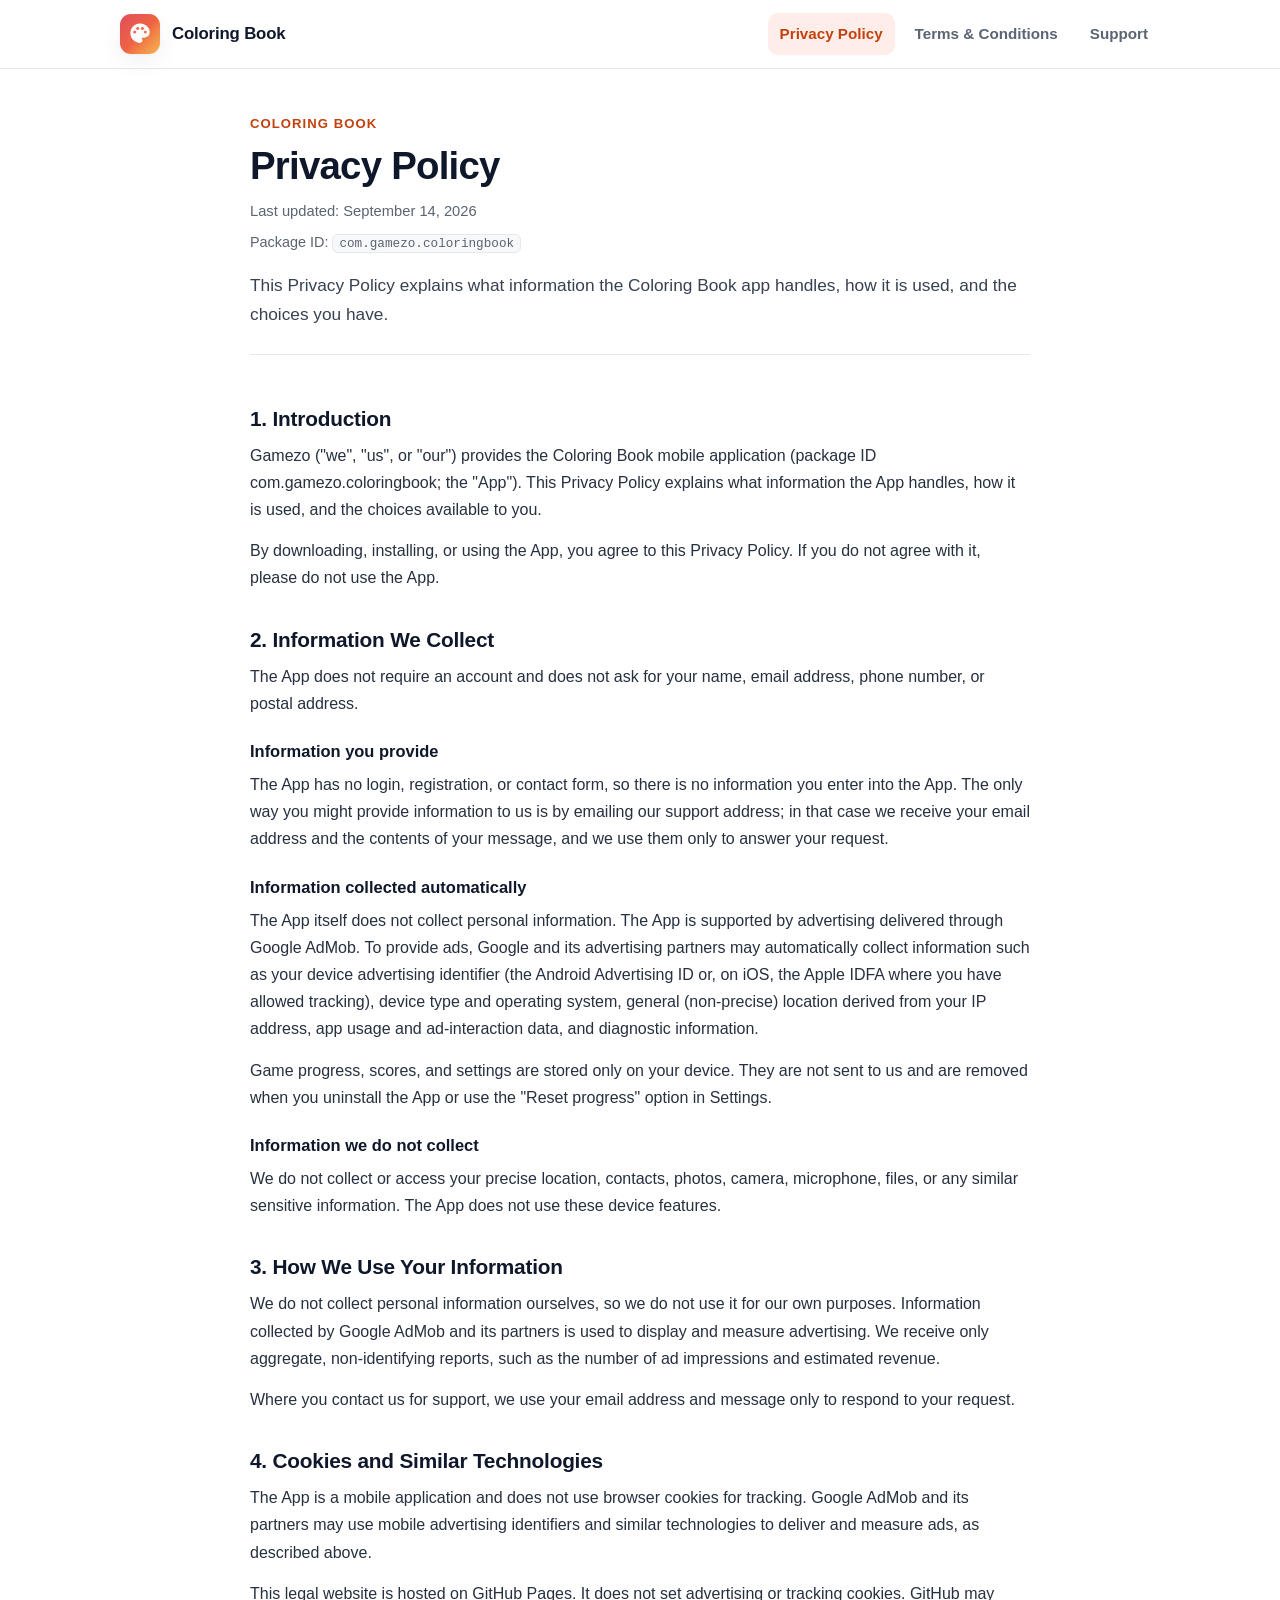
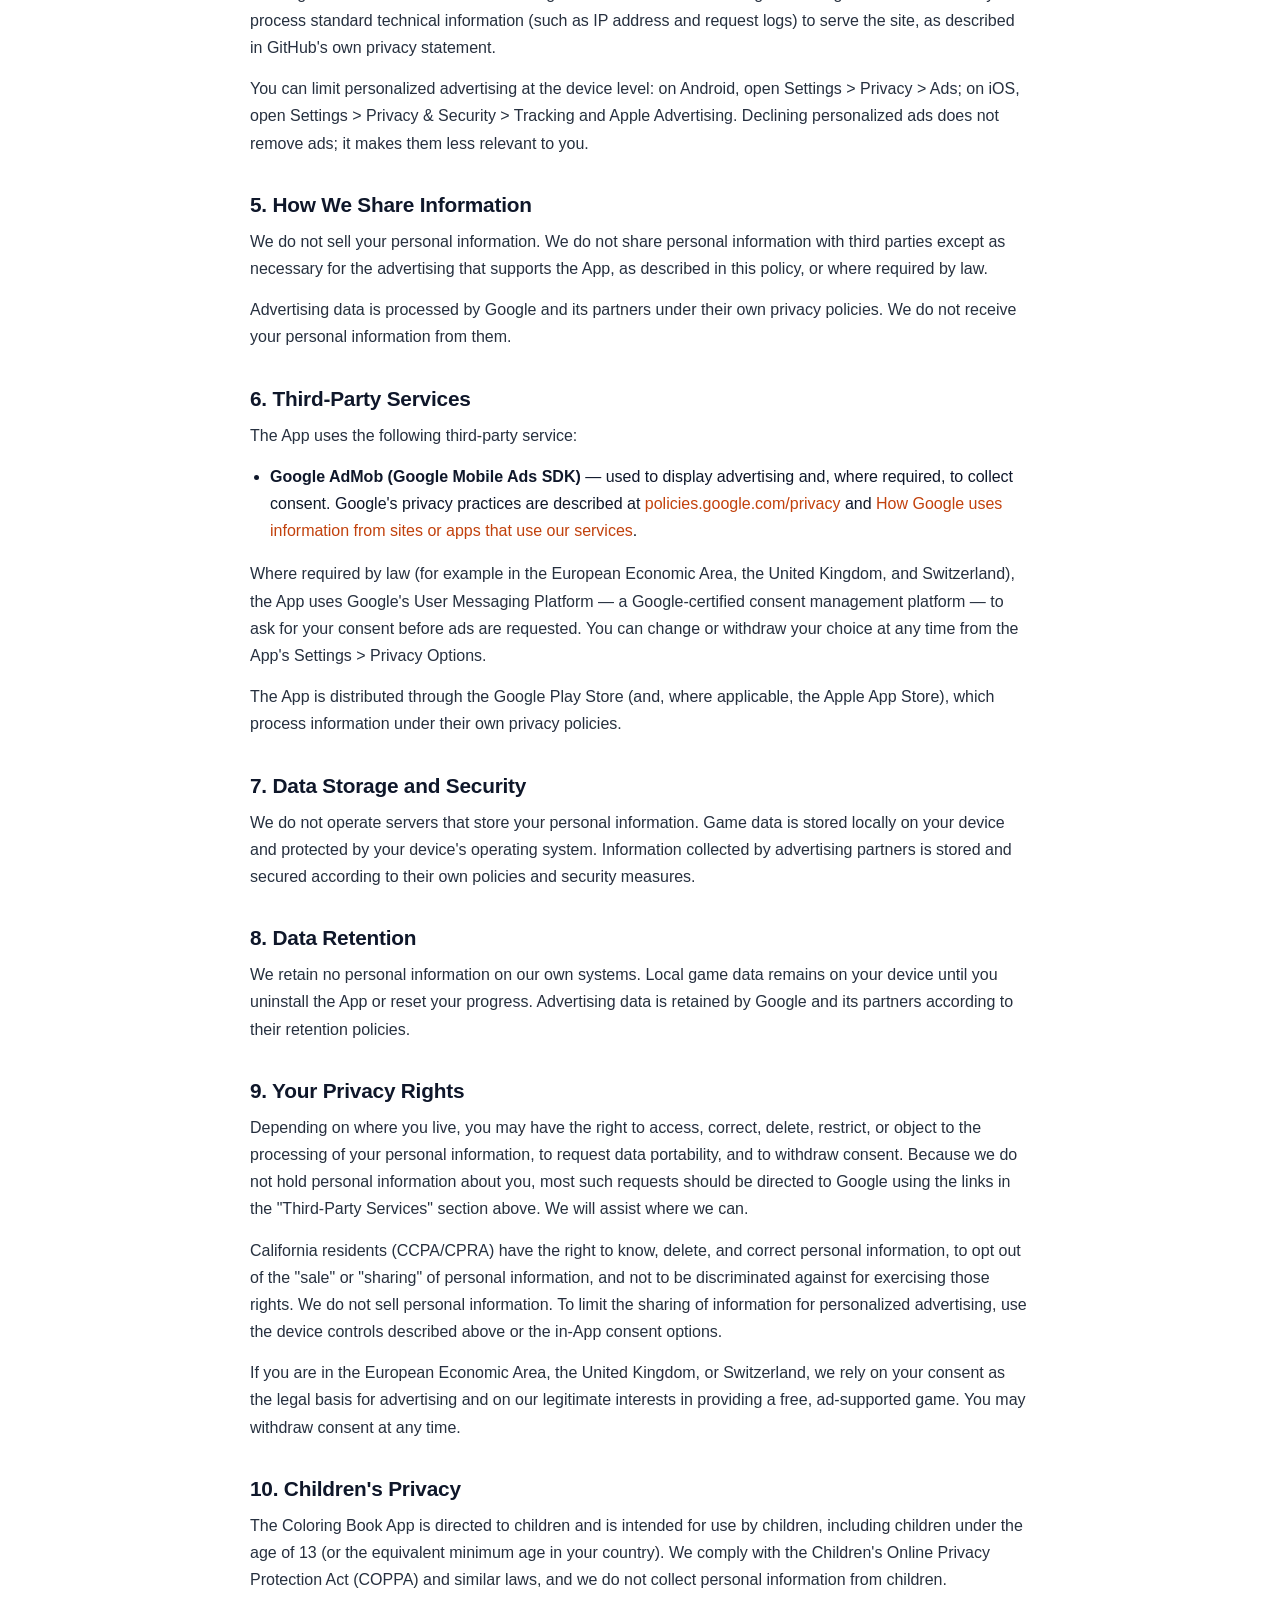
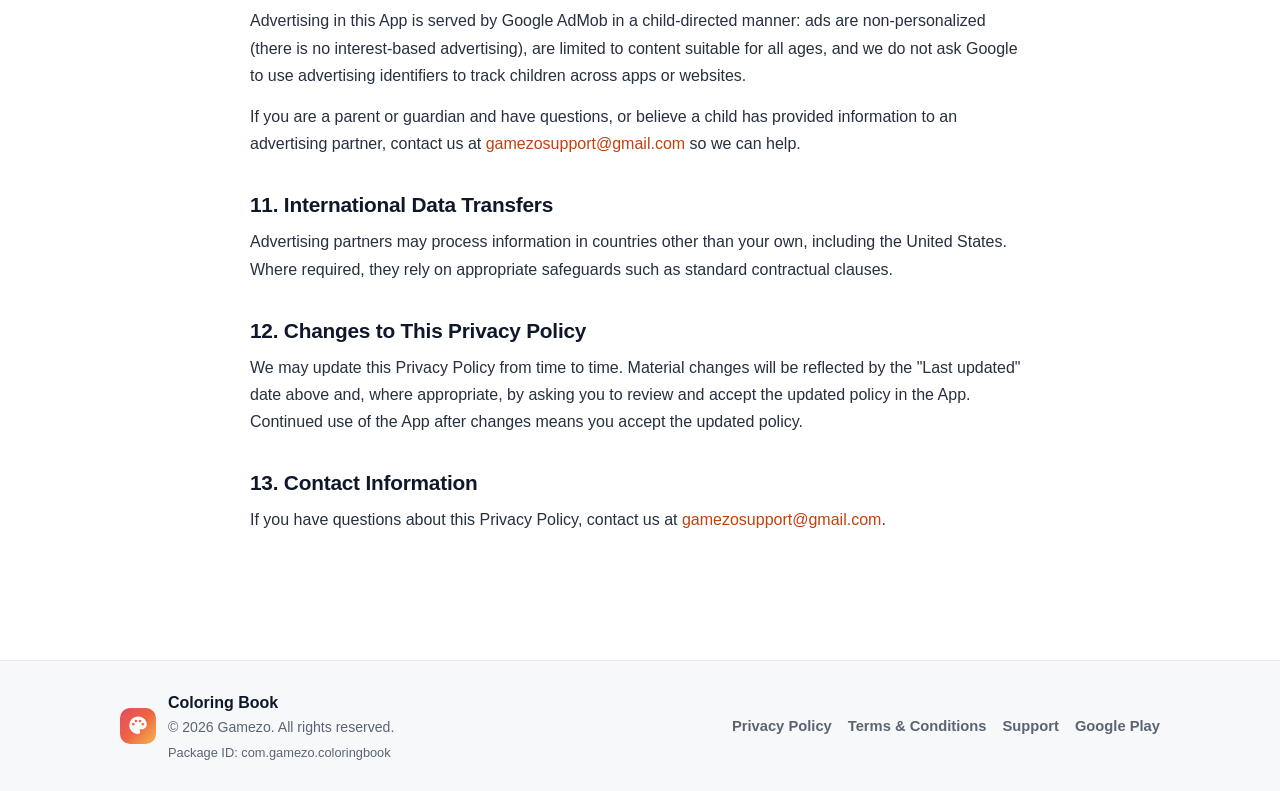
==== privacy-policy/index.html @ 866b46ad "Add Privacy Policy and Terms & Conditions pages" ====
<!DOCTYPE html>
<html lang="en">
<head>
  <meta charset="utf-8">
  <meta name="viewport" content="width=device-width, initial-scale=1">
  <title>Coloring Book Privacy Policy</title>
  <meta name="description" content="How Coloring Book handles information, including advertising and your privacy choices.">
  <meta name="robots" content="index, follow">
  <meta name="theme-color" content="#FF6B4A">
  <link rel="canonical" href="https://gamezosupport.github.io/coloringbooklegal/privacy-policy/">
  <meta property="og:type" content="website">
  <meta property="og:site_name" content="Coloring Book">
  <meta property="og:title" content="Coloring Book Privacy Policy">
  <meta property="og:description" content="How Coloring Book handles information, including advertising and your privacy choices.">
  <meta property="og:url" content="https://gamezosupport.github.io/coloringbooklegal/privacy-policy/">
  <meta property="og:image" content="https://gamezosupport.github.io/coloringbooklegal/assets/app_logo.png">
  <meta name="twitter:card" content="summary">
  <link rel="icon" type="image/png" href="../assets/app_logo.png">
  <link rel="apple-touch-icon" href="../assets/app_logo.png">
  <link rel="stylesheet" href="../assets/styles.css">
</head>
<body>
  <a class="skip-link" href="#main">Skip to content</a>
<header class="site-header">
  <div class="container header-inner">
    <a class="brand" href="../" aria-label="Coloring Book home">
      <img class="brand-logo" src="../assets/app_logo.png" width="40" height="40" alt="Coloring Book logo">
      <span class="brand-name">Coloring Book</span>
    </a>
    <nav class="site-nav" aria-label="Primary">
      <a href="../privacy-policy/" class="is-active" aria-current="page">Privacy Policy</a>
      <a href="../terms-and-conditions/">Terms &amp; Conditions</a>
      <a href="mailto:gamezosupport@gmail.com">Support</a>
    </nav>
  </div>
</header>
  <main id="main" class="container">
    <article class="doc">
      <header class="doc-head">
        <p class="eyebrow">Coloring Book</p>
        <h1>Privacy Policy</h1>
        <p class="updated">Last updated: September 14, 2026</p>
        <p class="meta">Package ID: <code>com.gamezo.coloringbook</code></p>
        <p class="lede">This Privacy Policy explains what information the Coloring Book app handles, how it is used, and the choices you have.</p>
      </header>
      <div class="prose">
        <section class="section" aria-labelledby="introduction">
          <h2 id="introduction">1. Introduction</h2>
          <p>Gamezo ("we", "us", or "our") provides the Coloring Book mobile application (package ID com.gamezo.coloringbook; the "App"). This Privacy Policy explains what information the App handles, how it is used, and the choices available to you.</p>
        <p>By downloading, installing, or using the App, you agree to this Privacy Policy. If you do not agree with it, please do not use the App.</p>
        </section>
        <section class="section" aria-labelledby="information-we-collect">
          <h2 id="information-we-collect">2. Information We Collect</h2>
          <p>The App does not require an account and does not ask for your name, email address, phone number, or postal address.</p>
        <h3>Information you provide</h3>
        <p>The App has no login, registration, or contact form, so there is no information you enter into the App. The only way you might provide information to us is by emailing our support address; in that case we receive your email address and the contents of your message, and we use them only to answer your request.</p>
        <h3>Information collected automatically</h3>
        <p>The App itself does not collect personal information. The App is supported by advertising delivered through Google AdMob. To provide ads, Google and its advertising partners may automatically collect information such as your device advertising identifier (the Android Advertising ID or, on iOS, the Apple IDFA where you have allowed tracking), device type and operating system, general (non-precise) location derived from your IP address, app usage and ad-interaction data, and diagnostic information.</p>
        <p>Game progress, scores, and settings are stored only on your device. They are not sent to us and are removed when you uninstall the App or use the "Reset progress" option in Settings.</p>
        <h3>Information we do not collect</h3>
        <p>We do not collect or access your precise location, contacts, photos, camera, microphone, files, or any similar sensitive information. The App does not use these device features.</p>
        </section>
        <section class="section" aria-labelledby="how-we-use">
          <h2 id="how-we-use">3. How We Use Your Information</h2>
          <p>We do not collect personal information ourselves, so we do not use it for our own purposes. Information collected by Google AdMob and its partners is used to display and measure advertising. We receive only aggregate, non-identifying reports, such as the number of ad impressions and estimated revenue.</p>
        <p>Where you contact us for support, we use your email address and message only to respond to your request.</p>
        </section>
        <section class="section" aria-labelledby="cookies">
          <h2 id="cookies">4. Cookies and Similar Technologies</h2>
          <p>The App is a mobile application and does not use browser cookies for tracking. Google AdMob and its partners may use mobile advertising identifiers and similar technologies to deliver and measure ads, as described above.</p>
        <p>This legal website is hosted on GitHub Pages. It does not set advertising or tracking cookies. GitHub may process standard technical information (such as IP address and request logs) to serve the site, as described in GitHub's own privacy statement.</p>
        <p>You can limit personalized advertising at the device level: on Android, open Settings &gt; Privacy &gt; Ads; on iOS, open Settings &gt; Privacy &amp; Security &gt; Tracking and Apple Advertising. Declining personalized ads does not remove ads; it makes them less relevant to you.</p>
        </section>
        <section class="section" aria-labelledby="how-we-share">
          <h2 id="how-we-share">5. How We Share Information</h2>
          <p>We do not sell your personal information. We do not share personal information with third parties except as necessary for the advertising that supports the App, as described in this policy, or where required by law.</p>
        <p>Advertising data is processed by Google and its partners under their own privacy policies. We do not receive your personal information from them.</p>
        </section>
        <section class="section" aria-labelledby="third-parties">
          <h2 id="third-parties">6. Third-Party Services</h2>
          <p>The App uses the following third-party service:</p>
        <ul><li><strong>Google AdMob (Google Mobile Ads SDK)</strong> &mdash; used to display advertising and, where required, to collect consent. Google's privacy practices are described at <a href="https://policies.google.com/privacy">policies.google.com/privacy</a> and <a href="https://policies.google.com/technologies/partner-sites">How Google uses information from sites or apps that use our services</a>.</li></ul>
        <p>Where required by law (for example in the European Economic Area, the United Kingdom, and Switzerland), the App uses Google's User Messaging Platform &mdash; a Google-certified consent management platform &mdash; to ask for your consent before ads are requested. You can change or withdraw your choice at any time from the App's Settings &gt; Privacy Options.</p>
        <p>The App is distributed through the Google Play Store (and, where applicable, the Apple App Store), which process information under their own privacy policies.</p>
        </section>
        <section class="section" aria-labelledby="storage-security">
          <h2 id="storage-security">7. Data Storage and Security</h2>
          <p>We do not operate servers that store your personal information. Game data is stored locally on your device and protected by your device's operating system. Information collected by advertising partners is stored and secured according to their own policies and security measures.</p>
        </section>
        <section class="section" aria-labelledby="retention">
          <h2 id="retention">8. Data Retention</h2>
          <p>We retain no personal information on our own systems. Local game data remains on your device until you uninstall the App or reset your progress. Advertising data is retained by Google and its partners according to their retention policies.</p>
        </section>
        <section class="section" aria-labelledby="rights">
          <h2 id="rights">9. Your Privacy Rights</h2>
          <p>Depending on where you live, you may have the right to access, correct, delete, restrict, or object to the processing of your personal information, to request data portability, and to withdraw consent. Because we do not hold personal information about you, most such requests should be directed to Google using the links in the "Third-Party Services" section above. We will assist where we can.</p>
        <p>California residents (CCPA/CPRA) have the right to know, delete, and correct personal information, to opt out of the "sale" or "sharing" of personal information, and not to be discriminated against for exercising those rights. We do not sell personal information. To limit the sharing of information for personalized advertising, use the device controls described above or the in-App consent options.</p>
        <p>If you are in the European Economic Area, the United Kingdom, or Switzerland, we rely on your consent as the legal basis for advertising and on our legitimate interests in providing a free, ad-supported game. You may withdraw consent at any time.</p>
        </section>
        <section class="section" aria-labelledby="children">
          <h2 id="children">10. Children's Privacy</h2>
          <p>The Coloring Book App is directed to children and is intended for use by children, including children under the age of 13 (or the equivalent minimum age in your country). We comply with the Children's Online Privacy Protection Act (COPPA) and similar laws, and we do not collect personal information from children.</p>
        <p>Advertising in this App is served by Google AdMob in a child-directed manner: ads are non-personalized (there is no interest-based advertising), are limited to content suitable for all ages, and we do not ask Google to use advertising identifiers to track children across apps or websites.</p>
        <p>If you are a parent or guardian and have questions, or believe a child has provided information to an advertising partner, contact us at <a href="mailto:gamezosupport@gmail.com">gamezosupport@gmail.com</a> so we can help.</p>
        </section>
        <section class="section" aria-labelledby="international">
          <h2 id="international">11. International Data Transfers</h2>
          <p>Advertising partners may process information in countries other than your own, including the United States. Where required, they rely on appropriate safeguards such as standard contractual clauses.</p>
        </section>
        <section class="section" aria-labelledby="changes">
          <h2 id="changes">12. Changes to This Privacy Policy</h2>
          <p>We may update this Privacy Policy from time to time. Material changes will be reflected by the "Last updated" date above and, where appropriate, by asking you to review and accept the updated policy in the App. Continued use of the App after changes means you accept the updated policy.</p>
        </section>
        <section class="section" aria-labelledby="contact">
          <h2 id="contact">13. Contact Information</h2>
          <p>If you have questions about this Privacy Policy, contact us at <a href="mailto:gamezosupport@gmail.com">gamezosupport@gmail.com</a>.</p>
        </section>
      </div>
    </article>
  </main>
<footer class="site-footer">
  <div class="container footer-inner">
    <div class="footer-brand">
      <img class="footer-logo" src="../assets/app_logo.png" width="36" height="36" alt="Coloring Book logo">
      <div>
        <div class="footer-app">Coloring Book</div>
        <div class="footer-copy">&copy; 2026 Gamezo. All rights reserved.</div>
        <div class="footer-pkg">Package ID: com.gamezo.coloringbook</div>
      </div>
    </div>
    <nav class="footer-nav" aria-label="Footer">
      <a href="../privacy-policy/">Privacy Policy</a>
      <a href="../terms-and-conditions/">Terms &amp; Conditions</a>
      <a href="mailto:gamezosupport@gmail.com">Support</a>
      <a href="https://play.google.com/store/apps/details?id=com.gamezo.coloringbook" rel="noopener">Google Play</a>
    </nav>
  </div>
</footer>
</body>
</html>
---- assets/styles.css ----
:root {
  --accent: #FF6B4A;
  --accent-ink: #C2410C;
  --bg: #ffffff;
  --bg-soft: #f7f8fa;
  --text: #0f172a;
  --muted: #5b6472;
  --border: #e6e8ee;
  --card: #ffffff;
  --radius: 16px;
  --maxw: 1080px;
  --readw: 780px;
  --shadow: 0 1px 2px rgba(15, 23, 42, .04), 0 8px 24px rgba(15, 23, 42, .06);
}

* { box-sizing: border-box; }

html { scroll-behavior: smooth; -webkit-text-size-adjust: 100%; }

body {
  margin: 0;
  font-family: ui-sans-serif, -apple-system, BlinkMacSystemFont, "Segoe UI",
    Roboto, Helvetica, Arial, "Apple Color Emoji", "Segoe UI Emoji", sans-serif;
  color: var(--text);
  background: var(--bg);
  line-height: 1.7;
  -webkit-font-smoothing: antialiased;
  text-rendering: optimizeLegibility;
}

a { color: var(--accent-ink); text-decoration: none; }
a:hover { text-decoration: underline; }

:focus-visible {
  outline: 3px solid var(--accent);
  outline-offset: 2px;
  border-radius: 6px;
}

.skip-link {
  position: absolute;
  left: -9999px;
  top: 0;
  background: var(--text);
  color: #fff;
  padding: 10px 16px;
  border-radius: 0 0 10px 0;
  z-index: 100;
}
.skip-link:focus { left: 0; }

.container {
  width: 100%;
  max-width: var(--maxw);
  margin: 0 auto;
  padding: 0 20px;
}

/* ---------- Header ---------- */
.site-header {
  position: sticky;
  top: 0;
  z-index: 20;
  background: rgba(255, 255, 255, .88);
  backdrop-filter: saturate(180%) blur(10px);
  border-bottom: 1px solid var(--border);
}
.header-inner {
  display: flex;
  align-items: center;
  justify-content: space-between;
  gap: 12px 20px;
  flex-wrap: wrap;
  min-height: 68px;
  padding-top: 10px;
  padding-bottom: 10px;
}
.brand {
  display: inline-flex;
  align-items: center;
  gap: 12px;
  color: var(--text);
  font-weight: 800;
  font-size: 1.05rem;
  letter-spacing: -.01em;
}
.brand:hover { text-decoration: none; }
.brand-logo {
  width: 40px;
  height: 40px;
  border-radius: 11px;
  display: block;
  box-shadow: var(--shadow);
}
.site-nav {
  display: flex;
  align-items: center;
  gap: 4px 8px;
  flex-wrap: wrap;
}
.site-nav a {
  display: inline-block;
  padding: 8px 12px;
  border-radius: 10px;
  color: var(--muted);
  font-weight: 600;
  font-size: .95rem;
}
.site-nav a:hover { background: var(--bg-soft); color: var(--text); text-decoration: none; }
.site-nav a.is-active { color: var(--accent-ink); background: color-mix(in srgb, var(--accent) 12%, white); }

/* ---------- Landing hero ---------- */
.hero {
  text-align: center;
  padding: 72px 0 84px;
  max-width: 640px;
  margin: 0 auto;
}
.hero-logo {
  width: 96px;
  height: 96px;
  border-radius: 24px;
  box-shadow: var(--shadow);
}
.hero h1 {
  font-size: clamp(1.9rem, 5vw, 2.6rem);
  margin: 22px 0 8px;
  letter-spacing: -.02em;
}
.hero .lede {
  color: var(--muted);
  font-size: 1.08rem;
  margin: 0 auto 28px;
  max-width: 34em;
}
.hero-actions {
  display: flex;
  gap: 12px;
  justify-content: center;
  flex-wrap: wrap;
}

/* ---------- Buttons ---------- */
.btn {
  display: inline-block;
  background: var(--accent);
  color: #fff;
  font-weight: 700;
  padding: 12px 22px;
  border-radius: 12px;
  box-shadow: var(--shadow);
}
.btn:hover { text-decoration: none; filter: brightness(.96); }
.btn-ghost {
  background: #fff;
  color: var(--accent-ink);
  border: 1px solid var(--border);
}

/* ---------- Document ---------- */
.doc {
  max-width: var(--readw);
  margin: 0 auto;
  padding: 44px 0 72px;
}
.doc-head {
  padding-bottom: 24px;
  border-bottom: 1px solid var(--border);
  margin-bottom: 8px;
}
.eyebrow {
  margin: 0 0 8px;
  color: var(--accent-ink);
  font-weight: 700;
  font-size: .82rem;
  letter-spacing: .08em;
  text-transform: uppercase;
}
.doc h1 {
  font-size: clamp(1.8rem, 4.5vw, 2.4rem);
  line-height: 1.2;
  margin: 0 0 10px;
  letter-spacing: -.02em;
}
.updated {
  color: var(--muted);
  font-size: .92rem;
  margin: 0 0 6px;
}
.meta {
  color: var(--muted);
  font-size: .9rem;
  margin: 0 0 16px;
}
code {
  font-family: ui-monospace, SFMono-Regular, Menlo, Consolas, monospace;
  font-size: .88em;
  background: var(--bg-soft);
  border: 1px solid var(--border);
  border-radius: 6px;
  padding: 1px 6px;
  word-break: break-all;
}
.lede {
  font-size: 1.08rem;
  color: #374151;
  margin: 0;
}

.prose { padding-top: 8px; }
.section { margin-top: 34px; }
.section h2 {
  font-size: 1.3rem;
  line-height: 1.3;
  margin: 0 0 10px;
  letter-spacing: -.01em;
  scroll-margin-top: 90px;
}
.section h3 {
  font-size: 1.03rem;
  margin: 20px 0 6px;
}
.section p { margin: 0 0 14px; color: #26303f; }
.section ul { margin: 0 0 16px; padding-left: 1.25em; }
.section li { margin: 0 0 8px; }
.section strong { color: var(--text); }

/* ---------- Footer ---------- */
.site-footer {
  border-top: 1px solid var(--border);
  background: var(--bg-soft);
  margin-top: 40px;
}
.footer-inner {
  display: flex;
  align-items: center;
  justify-content: space-between;
  gap: 16px 24px;
  flex-wrap: wrap;
  padding-top: 28px;
  padding-bottom: 28px;
}
.footer-brand { display: flex; align-items: center; gap: 12px; }
.footer-logo { border-radius: 10px; display: block; }
.footer-app { font-weight: 800; }
.footer-copy { color: var(--muted); font-size: .88rem; }
.footer-pkg { color: var(--muted); font-size: .8rem; margin-top: 2px; }
.footer-nav { display: flex; gap: 6px 16px; flex-wrap: wrap; }
.footer-nav a { color: var(--muted); font-weight: 600; font-size: .92rem; }
.footer-nav a:hover { color: var(--accent-ink); }

@media (max-width: 640px) {
  .header-inner { min-height: 60px; }
  .brand-name { font-size: 1rem; }
  .doc { padding: 30px 0 56px; }
  .section { margin-top: 28px; }
  .hero { padding: 48px 0 56px; }
  .footer-inner { flex-direction: column; align-items: flex-start; }
}

@media (prefers-reduced-motion: reduce) {
  html { scroll-behavior: auto; }
}
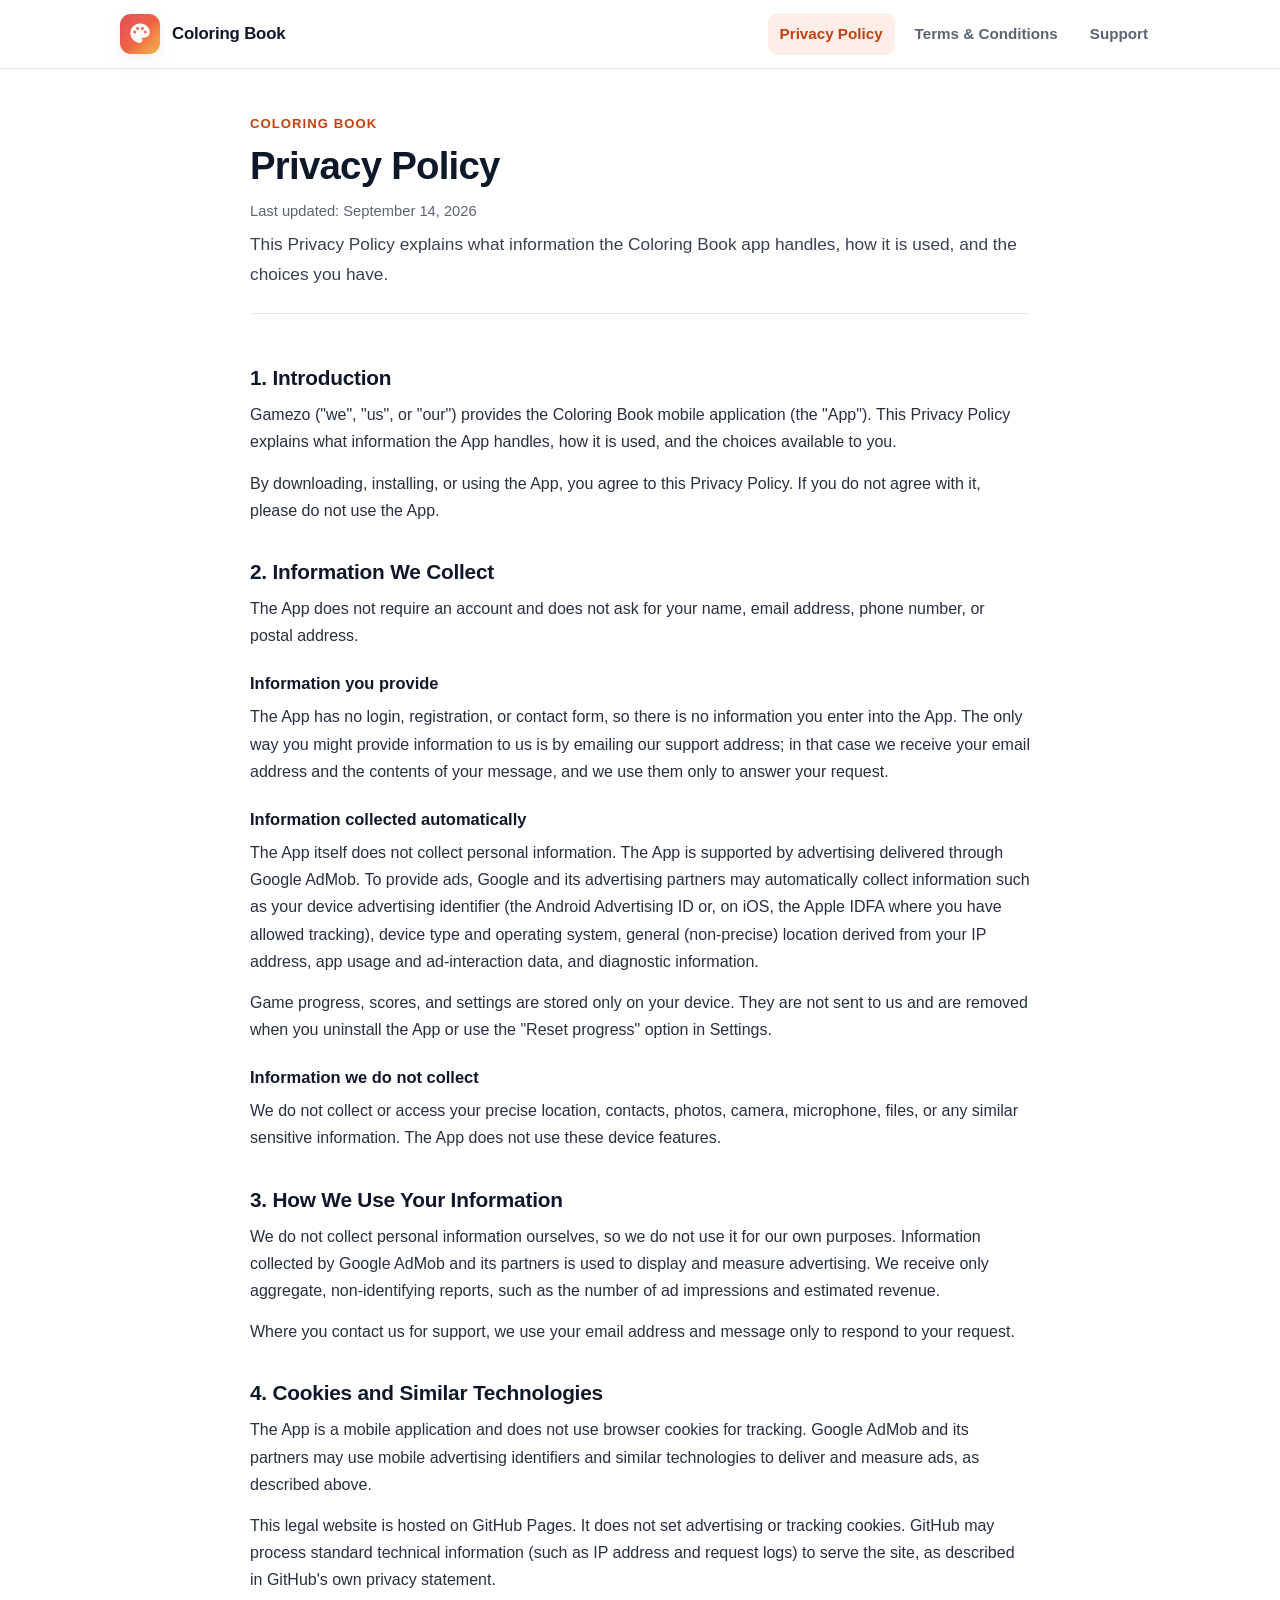
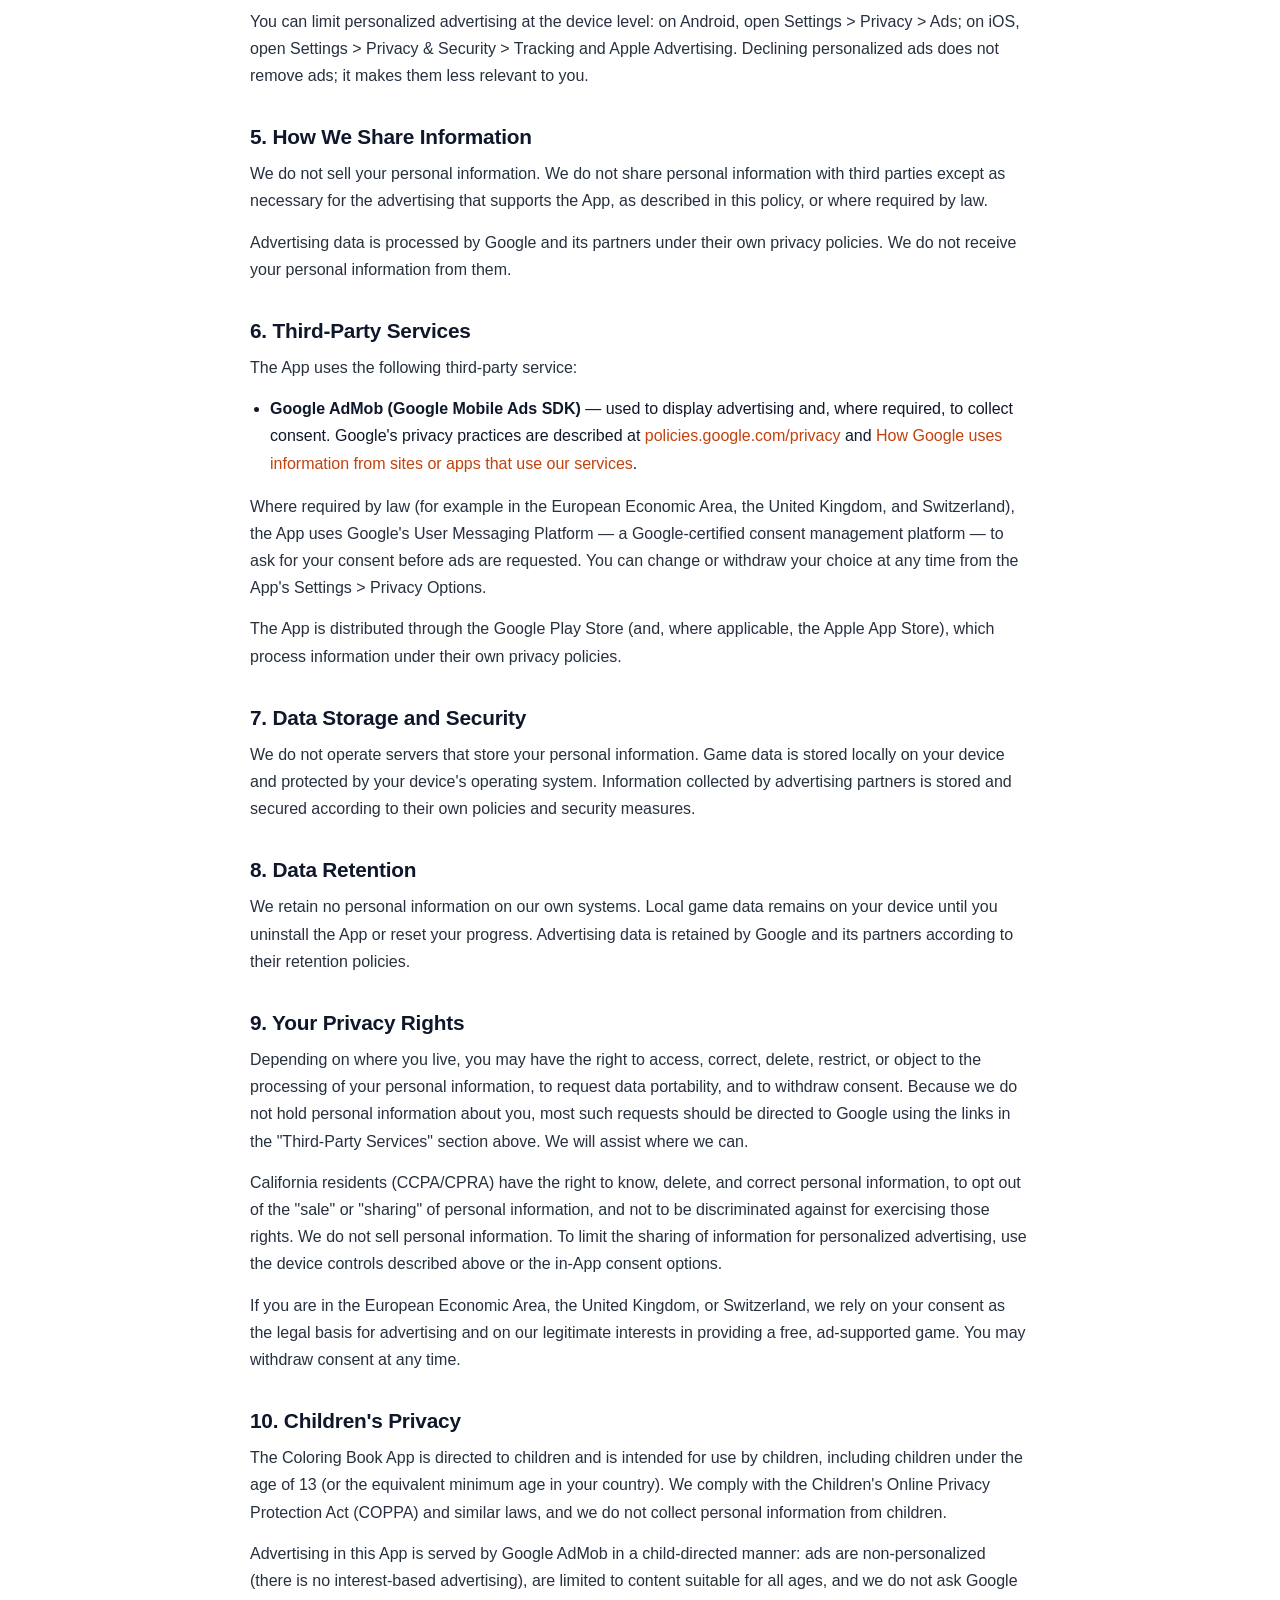
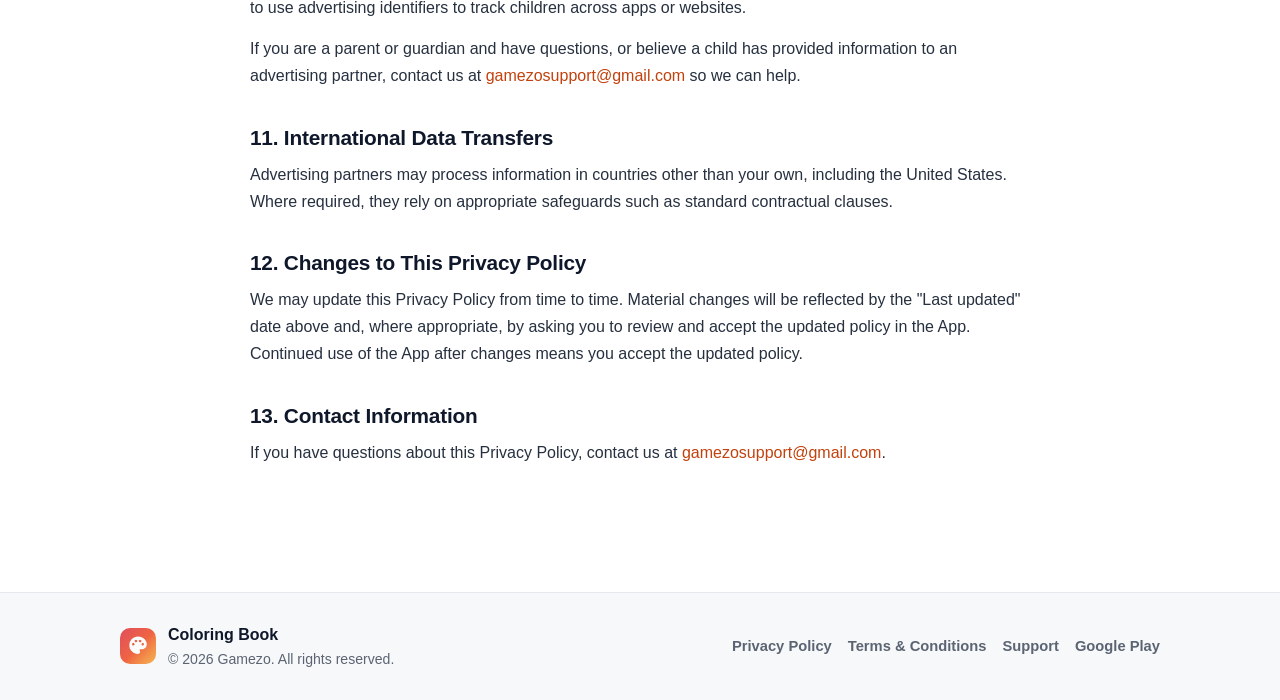
==== commit 286c1de5: "remove package Id" ====
--- a/privacy-policy/index.html
+++ b/privacy-policy/index.html
@@ -40,13 +40,12 @@
         <p class="eyebrow">Coloring Book</p>
         <h1>Privacy Policy</h1>
         <p class="updated">Last updated: September 14, 2026</p>
-        <p class="meta">Package ID: <code>com.gamezo.coloringbook</code></p>
         <p class="lede">This Privacy Policy explains what information the Coloring Book app handles, how it is used, and the choices you have.</p>
       </header>
       <div class="prose">
         <section class="section" aria-labelledby="introduction">
           <h2 id="introduction">1. Introduction</h2>
-          <p>Gamezo ("we", "us", or "our") provides the Coloring Book mobile application (package ID com.gamezo.coloringbook; the "App"). This Privacy Policy explains what information the App handles, how it is used, and the choices available to you.</p>
+          <p>Gamezo ("we", "us", or "our") provides the Coloring Book mobile application (the "App"). This Privacy Policy explains what information the App handles, how it is used, and the choices available to you.</p>
         <p>By downloading, installing, or using the App, you agree to this Privacy Policy. If you do not agree with it, please do not use the App.</p>
         </section>
         <section class="section" aria-labelledby="information-we-collect">
@@ -125,7 +124,6 @@
       <div>
         <div class="footer-app">Coloring Book</div>
         <div class="footer-copy">&copy; 2026 Gamezo. All rights reserved.</div>
-        <div class="footer-pkg">Package ID: com.gamezo.coloringbook</div>
       </div>
     </div>
     <nav class="footer-nav" aria-label="Footer">
--- a/assets/styles.css
+++ b/assets/styles.css
@@ -1,6 +1,7 @@
 :root {
   --accent: #FF6B4A;
   --accent-ink: #C2410C;
+  --accent-button-ink: #111827;
   --bg: #ffffff;
   --bg-soft: #f7f8fa;
   --text: #0f172a;
@@ -32,7 +33,7 @@
 a:hover { text-decoration: underline; }
 
 :focus-visible {
-  outline: 3px solid var(--accent);
+  outline: 3px solid var(--text);
   outline-offset: 2px;
   border-radius: 6px;
 }
@@ -144,7 +145,7 @@
 .btn {
   display: inline-block;
   background: var(--accent);
-  color: #fff;
+  color: var(--accent-button-ink);
   font-weight: 700;
   padding: 12px 22px;
   border-radius: 12px;
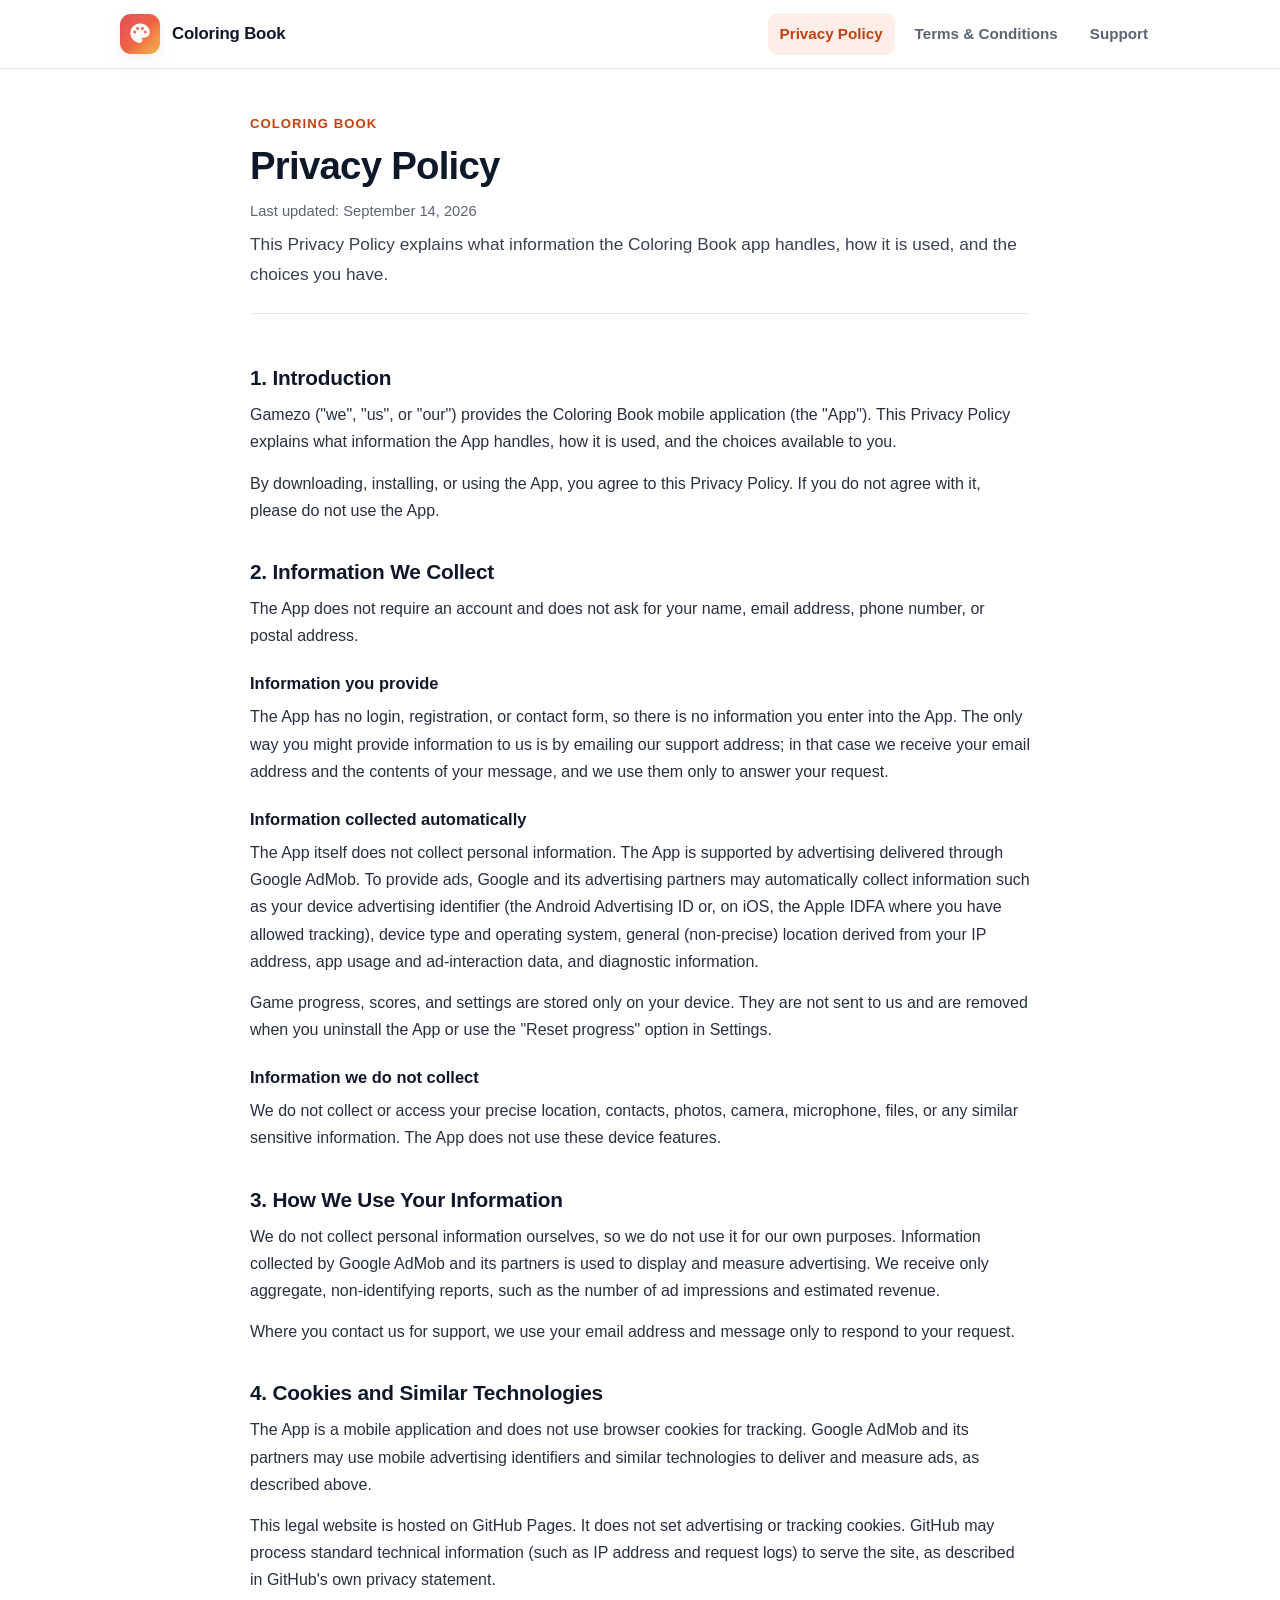
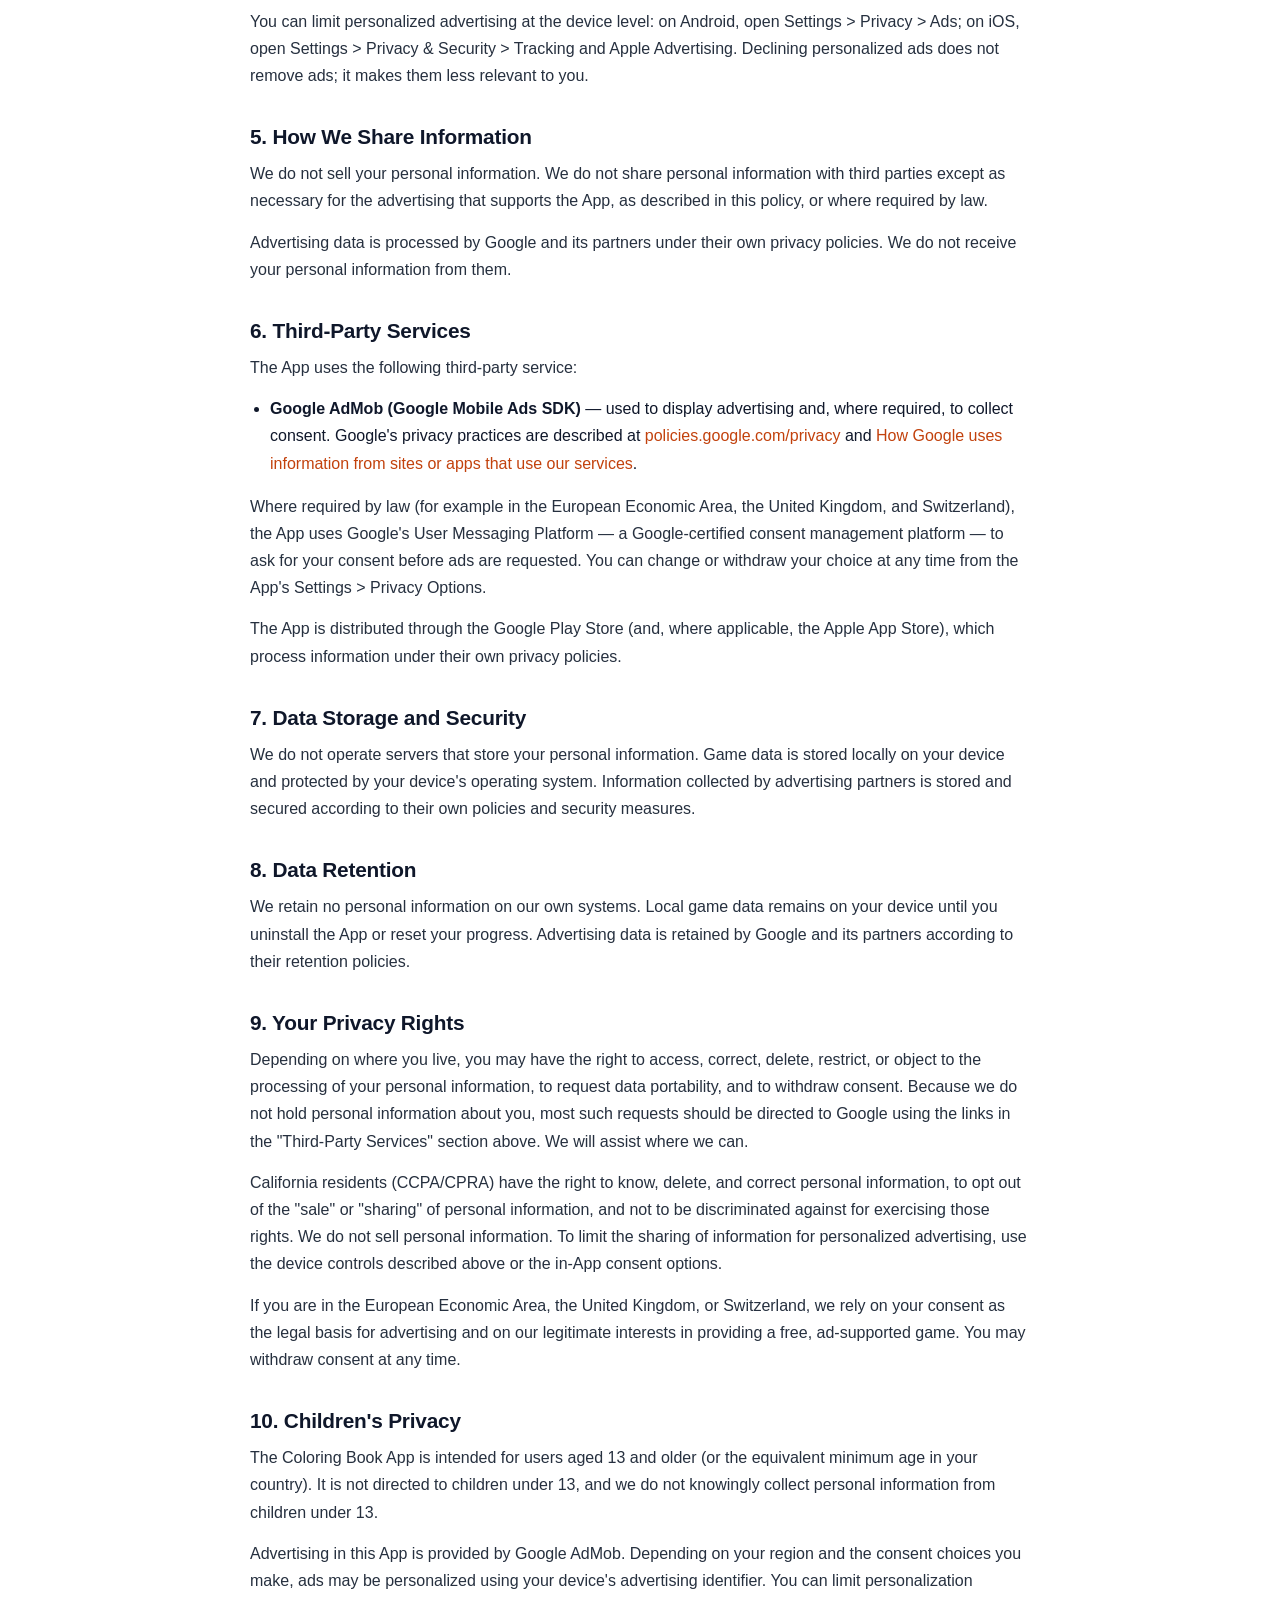
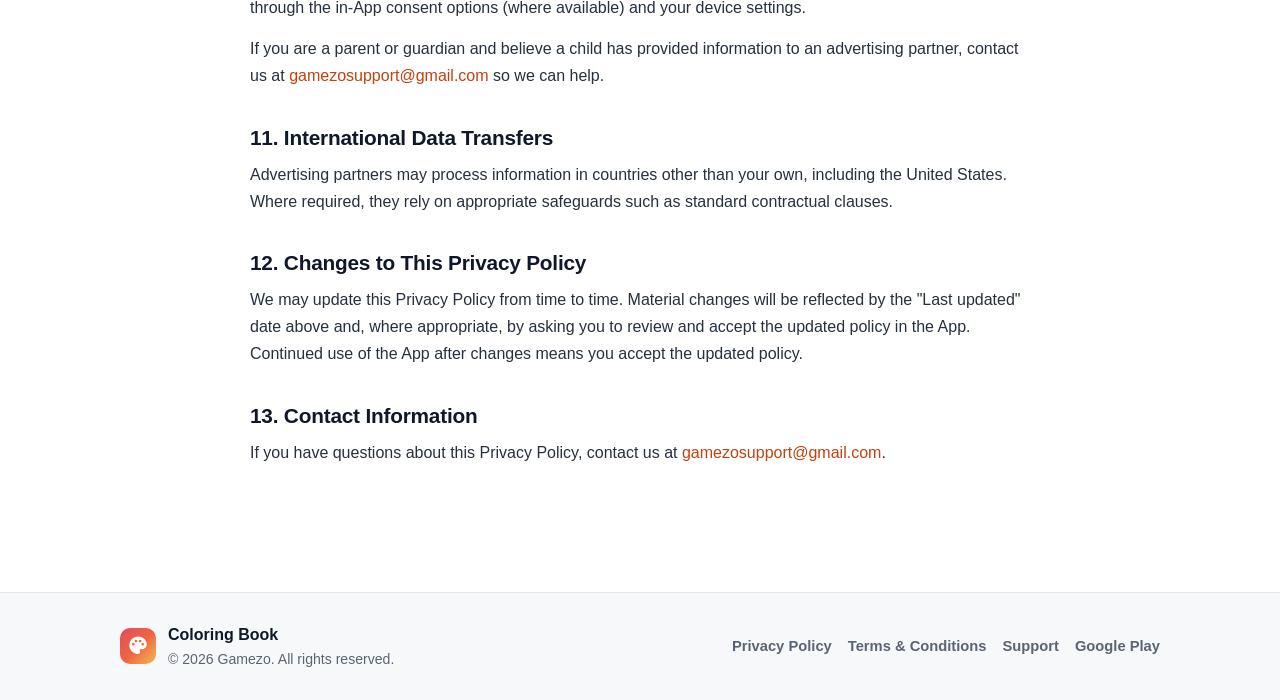
==== commit d217bc64: "legal changes fix" ====
--- a/privacy-policy/index.html
+++ b/privacy-policy/index.html
@@ -98,9 +98,9 @@
         </section>
         <section class="section" aria-labelledby="children">
           <h2 id="children">10. Children's Privacy</h2>
-          <p>The Coloring Book App is directed to children and is intended for use by children, including children under the age of 13 (or the equivalent minimum age in your country). We comply with the Children's Online Privacy Protection Act (COPPA) and similar laws, and we do not collect personal information from children.</p>
-        <p>Advertising in this App is served by Google AdMob in a child-directed manner: ads are non-personalized (there is no interest-based advertising), are limited to content suitable for all ages, and we do not ask Google to use advertising identifiers to track children across apps or websites.</p>
-        <p>If you are a parent or guardian and have questions, or believe a child has provided information to an advertising partner, contact us at <a href="mailto:gamezosupport@gmail.com">gamezosupport@gmail.com</a> so we can help.</p>
+          <p>The Coloring Book App is intended for users aged 13 and older (or the equivalent minimum age in your country). It is not directed to children under 13, and we do not knowingly collect personal information from children under 13.</p>
+        <p>Advertising in this App is provided by Google AdMob. Depending on your region and the consent choices you make, ads may be personalized using your device's advertising identifier. You can limit personalization through the in-App consent options (where available) and your device settings.</p>
+        <p>If you are a parent or guardian and believe a child has provided information to an advertising partner, contact us at <a href="mailto:gamezosupport@gmail.com">gamezosupport@gmail.com</a> so we can help.</p>
         </section>
         <section class="section" aria-labelledby="international">
           <h2 id="international">11. International Data Transfers</h2>
